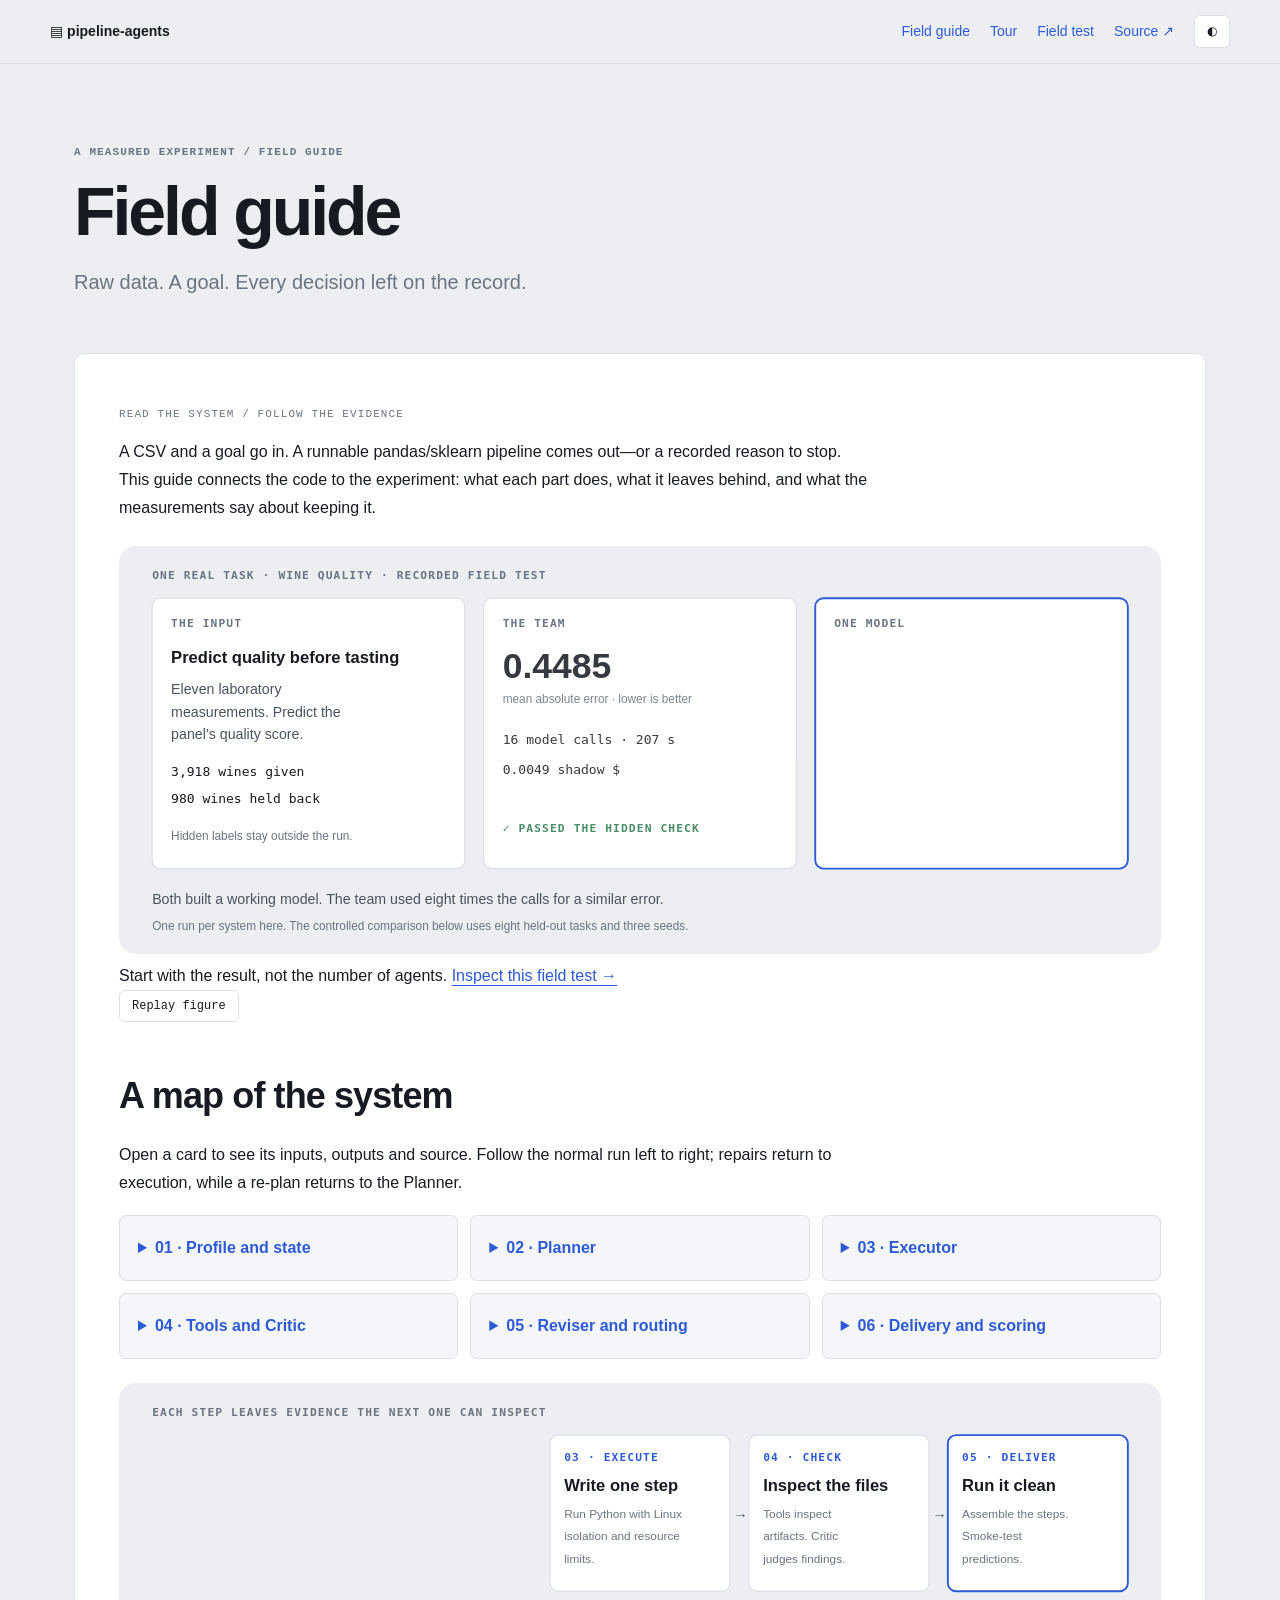
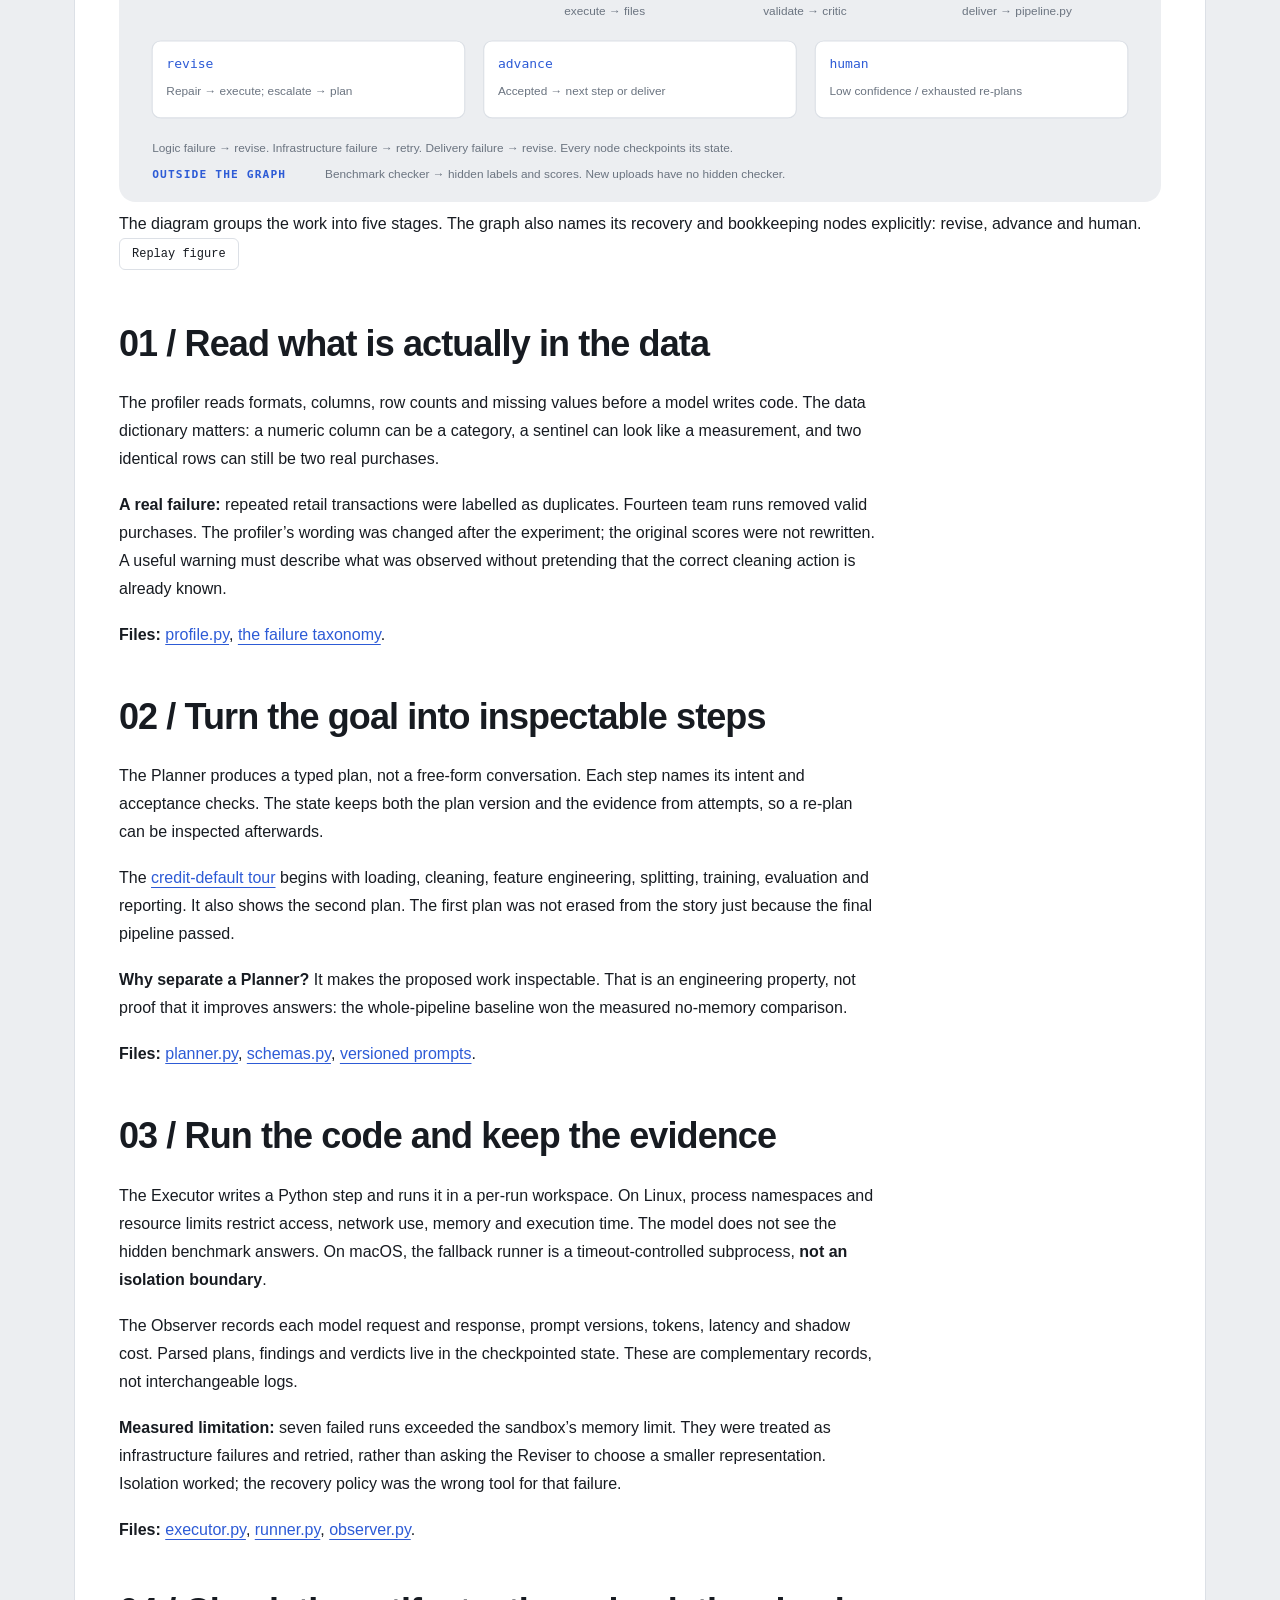
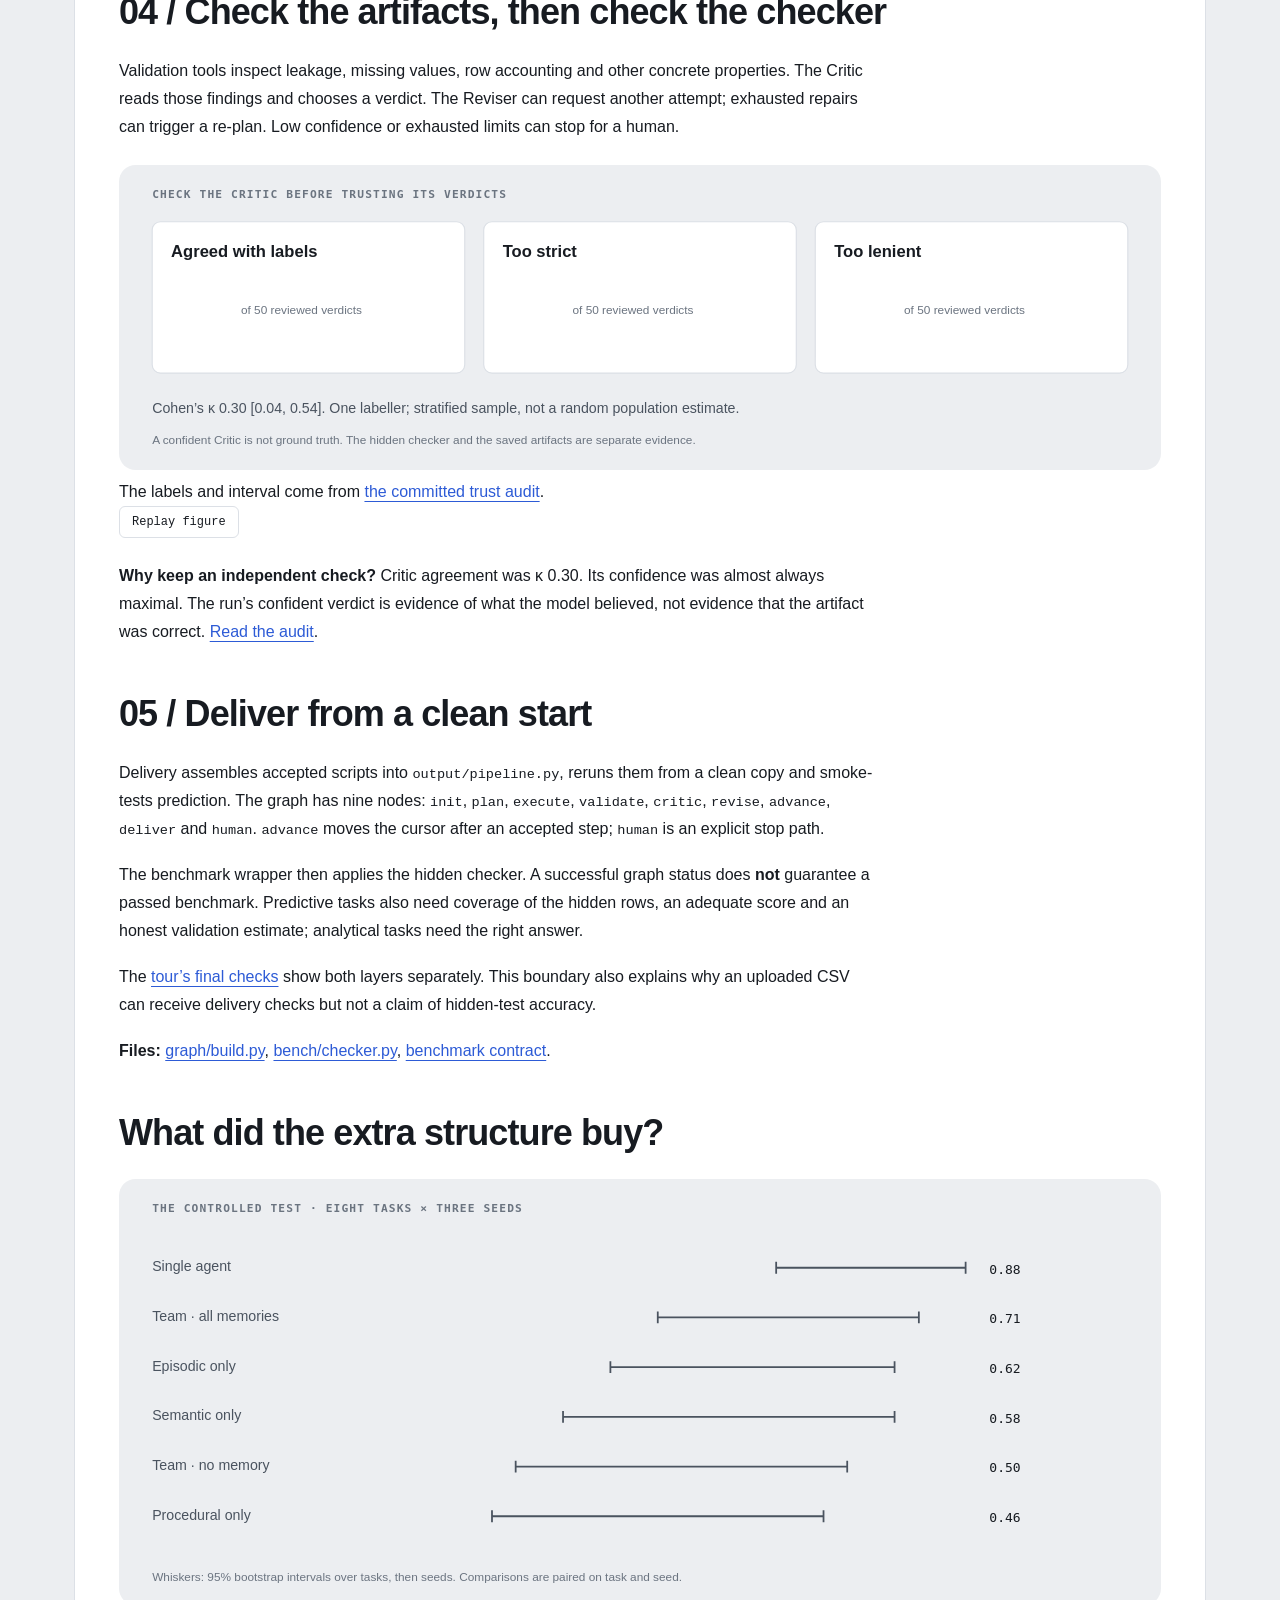
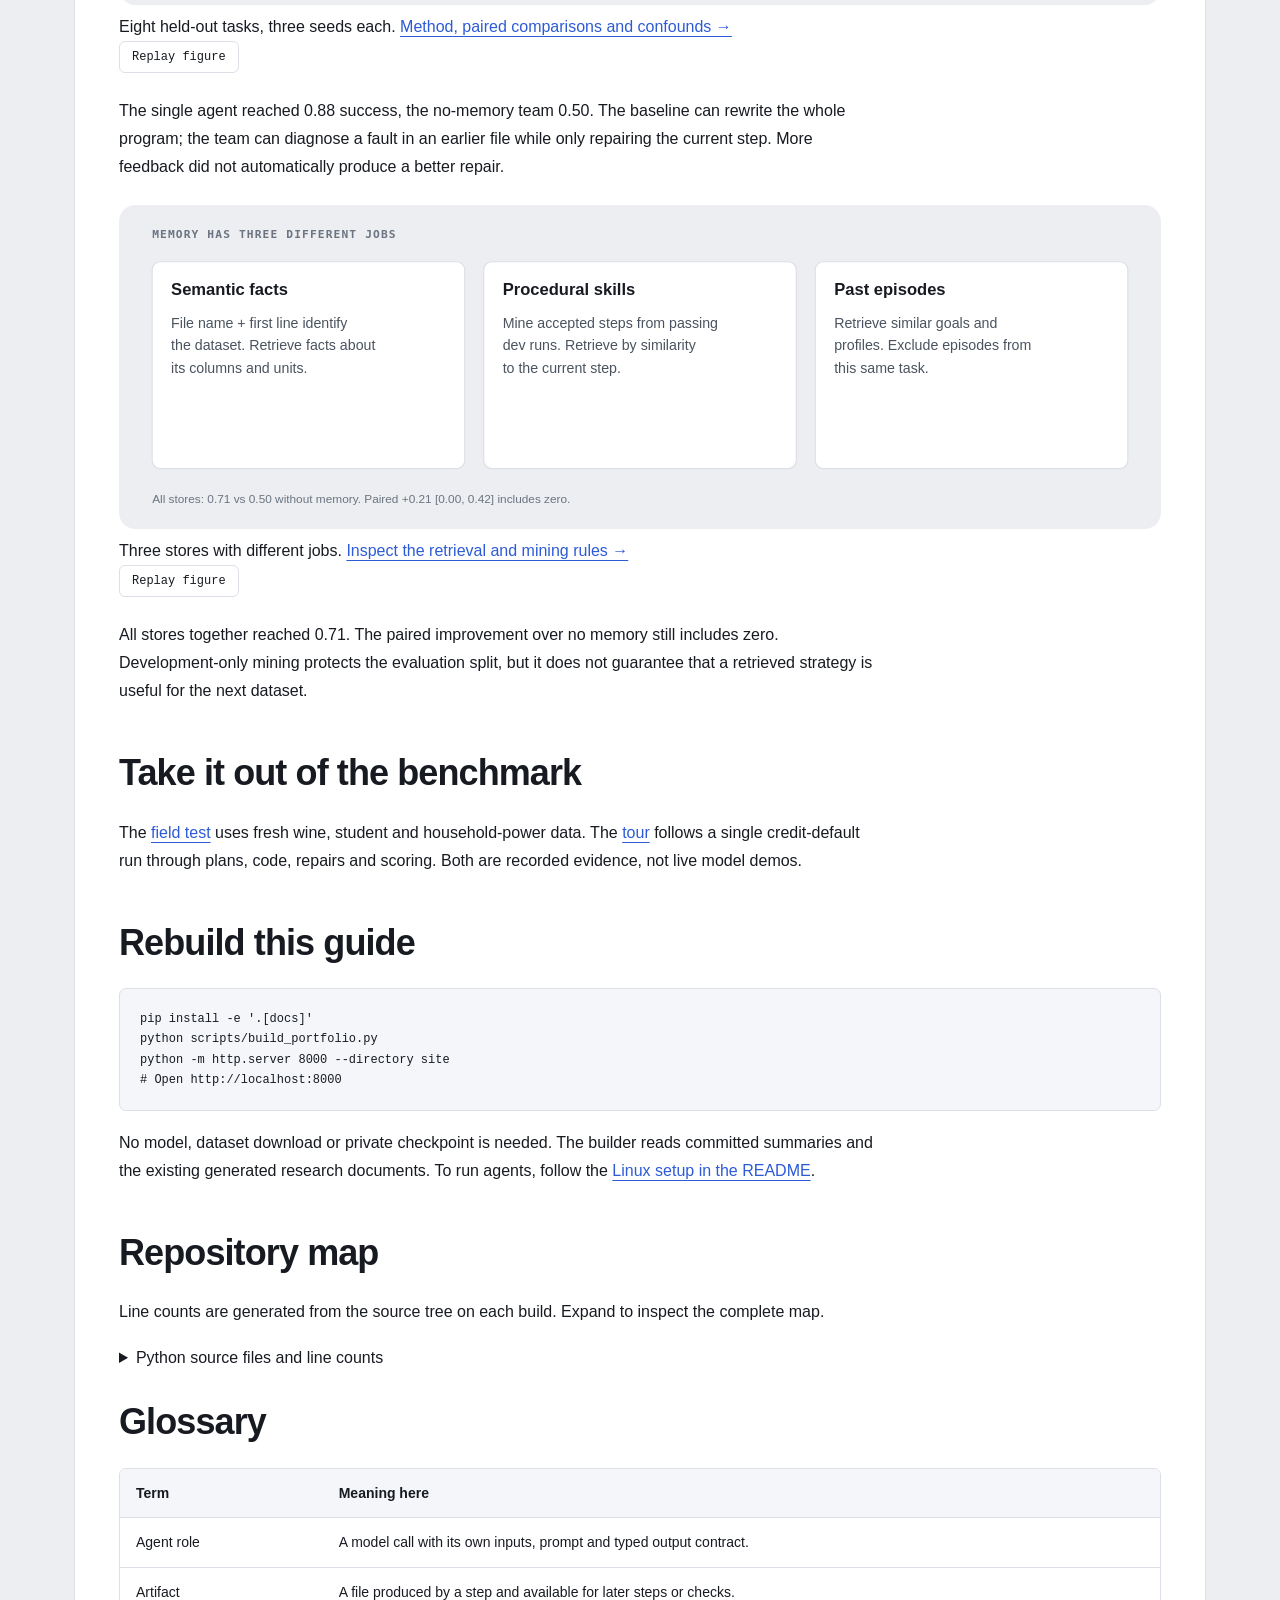
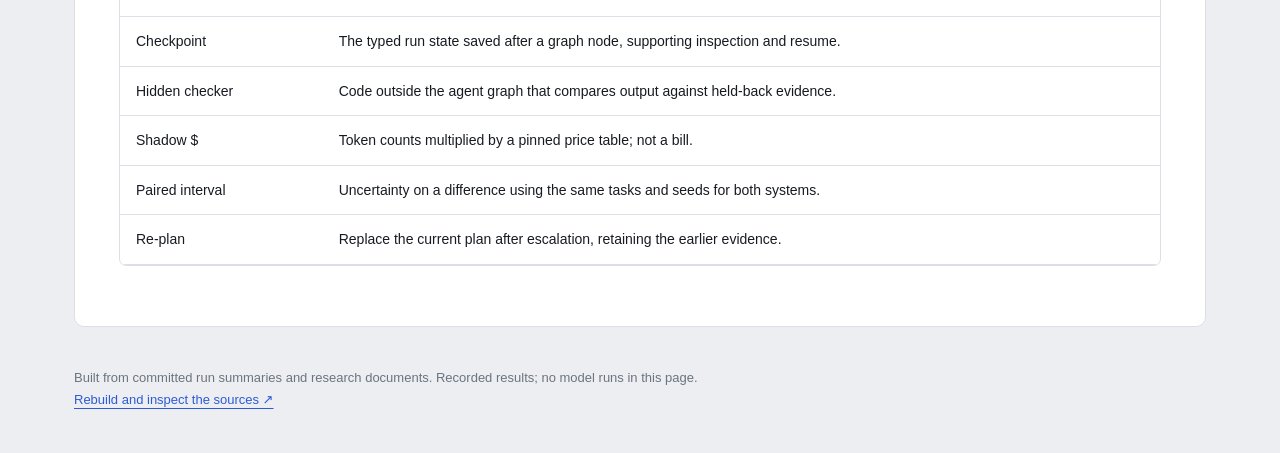
==== site/index.html @ cdc4d83d "Match the portfolio style and publish recorded evidence pages Use the reference gray-and-blue SVG la" ====
<!doctype html>
<html lang="en">
<head>
<meta charset="utf-8"><meta name="viewport" content="width=device-width,initial-scale=1">
<title>pipeline-agents · Field guide</title>
<meta name="description" content="A measured experiment in agents that build data pipelines. Real runs, checks, failures and comparisons.">
<link rel="icon" href="data:,">
<link rel="stylesheet" href="assets/style.css">
</head>
<body>
<nav><a class="brand" href="index.html">▤ pipeline-agents</a><div>
<a href="index.html">Field guide</a><a href="tour/">Tour</a>
<a href="field-test/">Field test</a><a href="https://github.com/mazenDDr/pipeline-agents">Source ↗</a>
<button id="theme" aria-label="Toggle color theme">◐</button></div></nav>
<main><header><p class="label">A MEASURED EXPERIMENT / FIELD GUIDE</p>
<h1>Field guide</h1><p class="lede">Raw data. A goal. Every decision left on the record.</p></header>
<article><p class="record">READ THE SYSTEM / FOLLOW THE EVIDENCE</p>

<p>A CSV and a goal go in. A runnable pandas/sklearn pipeline comes out—or a recorded reason to stop. This guide connects the code to the experiment: what each part does, what it leaves behind, and what the measurements say about keeping it.</p>
<figure><img src="assets/hero.svg" alt="Recorded wine-quality comparison: both systems pass, using 16 and 2 model calls."><figcaption>Start with the result, not the number of agents. <a href="field-test/">Inspect this field test →</a></figcaption></figure>

<h2 id="a-map-of-the-system">A map of the system</h2>
<p>Open a card to see its inputs, outputs and source. Follow the normal run left to right; repairs return to execution, while a re-plan returns to the Planner.</p>
<div class="map">
<details><summary>01 · Profile and state</summary><p>Reads the goal, data files and dictionary. Writes a dataset profile and typed <code>RunState</code>. <code>profile_dir</code> inspects the data; <code>init</code> retrieves memory.</p><a href="https://github.com/mazenDDr/pipeline-agents/blob/main/src/pipeline_agents/tools/profile.py">tools/profile.py ↗</a><br><a href="https://github.com/mazenDDr/pipeline-agents/blob/main/src/pipeline_agents/schemas.py">schemas.py ↗</a></details>
<details><summary>02 · Planner</summary><p>Reads the goal, profile and retrieved context. Writes an ordered <code>Plan</code>: each step has inputs, outputs and acceptance checks. A re-plan also sees the earlier plan and escalation reason.</p><a href="https://github.com/mazenDDr/pipeline-agents/blob/main/src/pipeline_agents/agents/roles.py">agents/roles.py ↗</a></details>
<details><summary>03 · Executor</summary><p>Reads one step, prior artifacts and retrieved skills. Writes Python, runs it, and records stdout, stderr and artifacts in a <code>StepAttempt</code>.</p><a href="https://github.com/mazenDDr/pipeline-agents/blob/main/src/pipeline_agents/agents/roles.py">agents/roles.py ↗</a><br><a href="https://github.com/mazenDDr/pipeline-agents/blob/main/src/pipeline_agents/sandbox/runner.py">sandbox/runner.py ↗</a></details>
<details><summary>04 · Tools and Critic</summary><p>Reads actual files, not just the Executor’s claims. Validators produce findings; the Critic returns an accept, revise or escalate <code>Verdict</code> with confidence.</p><a href="https://github.com/mazenDDr/pipeline-agents/blob/main/src/pipeline_agents/tools/validators.py">tools/validators.py ↗</a><br><a href="https://github.com/mazenDDr/pipeline-agents/blob/main/src/pipeline_agents/agents/roles.py">agents/roles.py ↗</a></details>
<details><summary>05 · Reviser and routing</summary><p>Reads the step, verdict and revision history. Writes repair instructions or an escalation. <code>build_graph</code> routes the result, limits loops and checkpoints every node to SQLite.</p><a href="https://github.com/mazenDDr/pipeline-agents/blob/main/src/pipeline_agents/agents/roles.py">agents/roles.py ↗</a><br><a href="https://github.com/mazenDDr/pipeline-agents/blob/main/src/pipeline_agents/graph/build.py">graph/build.py ↗</a></details>
<details><summary>06 · Delivery and scoring</summary><p>Assembles accepted scripts, reruns them cleanly and smoke-tests predictions. Only after the graph stops does the benchmark checker use hidden labels. App uploads have no hidden reference answer.</p><a href="https://github.com/mazenDDr/pipeline-agents/blob/main/src/pipeline_agents/graph/checks.py">graph/checks.py ↗</a><br><a href="https://github.com/mazenDDr/pipeline-agents/blob/main/src/pipeline_agents/bench/checker.py">bench/checker.py ↗</a></details>
</div>

<figure><img src="assets/pipeline.svg" alt="The agent loop, its saved artifacts, and the separate hidden checker."><figcaption>The diagram groups the work into five stages. The graph also names its recovery and bookkeeping nodes explicitly: revise, advance and human.</figcaption></figure>

<h2 id="profile">01 / Read what is actually in the data</h2>

<p>The profiler reads formats, columns, row counts and missing values before a model writes code. The data dictionary matters: a numeric column can be a category, a sentinel can look like a measurement, and two identical rows can still be two real purchases.</p>
<p><strong>A real failure:</strong> repeated retail transactions were labelled as duplicates. Fourteen team runs removed valid purchases. The profiler’s wording was changed after the experiment; the original scores were not rewritten. A useful warning must describe what was observed without pretending that the correct cleaning action is already known.</p>
<p><strong>Files:</strong> <a href="https://github.com/mazenDDr/pipeline-agents/blob/main/src/pipeline_agents/tools/profile.py">profile.py</a>, <a href="https://github.com/mazenDDr/pipeline-agents/blob/main/docs/failure_taxonomy.md">the failure taxonomy</a>.</p>
<h2 id="plan">02 / Turn the goal into inspectable steps</h2>

<p>The Planner produces a typed plan, not a free-form conversation. Each step names its intent and acceptance checks. The state keeps both the plan version and the evidence from attempts, so a re-plan can be inspected afterwards.</p>
<p>The <a href="tour/#the-plan">credit-default tour</a> begins with loading, cleaning, feature engineering, splitting, training, evaluation and reporting. It also shows the second plan. The first plan was not erased from the story just because the final pipeline passed.</p>
<p><strong>Why separate a Planner?</strong> It makes the proposed work inspectable. That is an engineering property, not proof that it improves answers: the whole-pipeline baseline won the measured no-memory comparison.</p>
<p><strong>Files:</strong> <a href="https://github.com/mazenDDr/pipeline-agents/blob/main/src/pipeline_agents/agents/roles.py">planner.py</a>, <a href="https://github.com/mazenDDr/pipeline-agents/blob/main/src/pipeline_agents/schemas.py">schemas.py</a>, <a href="https://github.com/mazenDDr/pipeline-agents/tree/main/prompts">versioned prompts</a>.</p>
<h2 id="execute">03 / Run the code and keep the evidence</h2>

<p>The Executor writes a Python step and runs it in a per-run workspace. On Linux, process namespaces and resource limits restrict access, network use, memory and execution time. The model does not see the hidden benchmark answers. On macOS, the fallback runner is a timeout-controlled subprocess, <strong>not an isolation boundary</strong>.</p>
<p>The Observer records each model request and response, prompt versions, tokens, latency and shadow cost. Parsed plans, findings and verdicts live in the checkpointed state. These are complementary records, not interchangeable logs.</p>
<p><strong>Measured limitation:</strong> seven failed runs exceeded the sandbox’s memory limit. They were treated as infrastructure failures and retried, rather than asking the Reviser to choose a smaller representation. Isolation worked; the recovery policy was the wrong tool for that failure.</p>
<p><strong>Files:</strong> <a href="https://github.com/mazenDDr/pipeline-agents/blob/main/src/pipeline_agents/agents/roles.py">executor.py</a>, <a href="https://github.com/mazenDDr/pipeline-agents/blob/main/src/pipeline_agents/sandbox/runner.py">runner.py</a>, <a href="https://github.com/mazenDDr/pipeline-agents/blob/main/src/pipeline_agents/harness/observer.py">observer.py</a>.</p>
<h2 id="check">04 / Check the artifacts, then check the checker</h2>

<p>Validation tools inspect leakage, missing values, row accounting and other concrete properties. The Critic reads those findings and chooses a verdict. The Reviser can request another attempt; exhausted repairs can trigger a re-plan. Low confidence or exhausted limits can stop for a human.</p>
<figure><img src="assets/trust.svg" alt="Reference-label audit of the Critic, including strict and lenient errors."><figcaption>The labels and interval come from <a href="https://github.com/mazenDDr/pipeline-agents/blob/main/outputs/trust/t10/scores.json">the committed trust audit</a>.</figcaption></figure>

<p><strong>Why keep an independent check?</strong> Critic agreement was κ 0.30. Its confidence was almost always maximal. The run’s confident verdict is evidence of what the model believed, not evidence that the artifact was correct. <a href="https://github.com/mazenDDr/pipeline-agents/blob/main/docs/trust.md">Read the audit</a>.</p>
<h2 id="deliver">05 / Deliver from a clean start</h2>

<p>Delivery assembles accepted scripts into <code>output/pipeline.py</code>, reruns them from a clean copy and smoke-tests prediction. The graph has nine nodes: <code>init</code>, <code>plan</code>, <code>execute</code>, <code>validate</code>, <code>critic</code>, <code>revise</code>, <code>advance</code>, <code>deliver</code> and <code>human</code>. <code>advance</code> moves the cursor after an accepted step; <code>human</code> is an explicit stop path.</p>
<p>The benchmark wrapper then applies the hidden checker. A successful graph status does <strong>not</strong> guarantee a passed benchmark. Predictive tasks also need coverage of the hidden rows, an adequate score and an honest validation estimate; analytical tasks need the right answer.</p>
<p>The <a href="tour/#what-the-hidden-checker-found">tour’s final checks</a> show both layers separately. This boundary also explains why an uploaded CSV can receive delivery checks but not a claim of hidden-test accuracy.</p>
<p><strong>Files:</strong> <a href="https://github.com/mazenDDr/pipeline-agents/blob/main/src/pipeline_agents/graph/build.py">graph/build.py</a>, <a href="https://github.com/mazenDDr/pipeline-agents/blob/main/src/pipeline_agents/bench/checker.py">bench/checker.py</a>, <a href="https://github.com/mazenDDr/pipeline-agents/blob/main/docs/benchmark.md">benchmark contract</a>.</p>
<h2 id="what-did-the-extra-structure-buy">What did the extra structure buy?</h2>
<figure><img src="assets/results.svg" alt="Six configurations compared on held-out tasks, with bootstrap intervals."><figcaption>Eight held-out tasks, three seeds each. <a href="https://github.com/mazenDDr/pipeline-agents/blob/main/docs/ablations.md">Method, paired comparisons and confounds →</a></figcaption></figure>

<p>The single agent reached 0.88 success, the no-memory team 0.50. The baseline can rewrite the whole program; the team can diagnose a fault in an earlier file while only repairing the current step. More feedback did not automatically produce a better repair.</p>
<figure><img src="assets/memory.svg" alt="Semantic, procedural and episodic memory retrieval routes."><figcaption>Three stores with different jobs. <a href="https://github.com/mazenDDr/pipeline-agents/blob/main/src/pipeline_agents/memory/system.py">Inspect the retrieval and mining rules →</a></figcaption></figure>

<p>All stores together reached 0.71. The paired improvement over no memory still includes zero. Development-only mining protects the evaluation split, but it does not guarantee that a retrieved strategy is useful for the next dataset.</p>
<h2 id="take-it-out-of-the-benchmark">Take it out of the benchmark</h2>
<p>The <a href="field-test/">field test</a> uses fresh wine, student and household-power data. The <a href="tour/">tour</a> follows a single credit-default run through plans, code, repairs and scoring. Both are recorded evidence, not live model demos.</p>
<h2 id="rebuild-this-guide">Rebuild this guide</h2>
<pre><code class="language-bash">pip install -e '.[docs]'
python scripts/build_portfolio.py
python -m http.server 8000 --directory site
# Open http://localhost:8000
</code></pre>
<p>No model, dataset download or private checkpoint is needed. The builder reads committed summaries and the existing generated research documents. To run agents, follow the <a href="https://github.com/mazenDDr/pipeline-agents#run-it-yourself">Linux setup in the README</a>.</p>
<h2 id="repository-map">Repository map</h2>
<p>Line counts are generated from the source tree on each build. Expand to inspect the complete map.</p>
<details><summary>Python source files and line counts</summary>
<div class="table-wrap"><div class="table-wrap"><table><thead><tr><th>File</th><th>Lines</th></tr></thead><tbody>
<tr><td><a href="https://github.com/mazenDDr/pipeline-agents/blob/main/src/pipeline_agents/agents/baseline.py">src/pipeline_agents/agents/baseline.py</a></td><td>152</td></tr>
<tr><td><a href="https://github.com/mazenDDr/pipeline-agents/blob/main/src/pipeline_agents/agents/common.py">src/pipeline_agents/agents/common.py</a></td><td>121</td></tr>
<tr><td><a href="https://github.com/mazenDDr/pipeline-agents/blob/main/src/pipeline_agents/agents/roles.py">src/pipeline_agents/agents/roles.py</a></td><td>168</td></tr>
<tr><td><a href="https://github.com/mazenDDr/pipeline-agents/blob/main/src/pipeline_agents/analysis/failures.py">src/pipeline_agents/analysis/failures.py</a></td><td>157</td></tr>
<tr><td><a href="https://github.com/mazenDDr/pipeline-agents/blob/main/src/pipeline_agents/app/streamlit_app.py">src/pipeline_agents/app/streamlit_app.py</a></td><td>311</td></tr>
<tr><td><a href="https://github.com/mazenDDr/pipeline-agents/blob/main/src/pipeline_agents/app/user_run.py">src/pipeline_agents/app/user_run.py</a></td><td>245</td></tr>
<tr><td><a href="https://github.com/mazenDDr/pipeline-agents/blob/main/src/pipeline_agents/bench/build.py">src/pipeline_agents/bench/build.py</a></td><td>71</td></tr>
<tr><td><a href="https://github.com/mazenDDr/pipeline-agents/blob/main/src/pipeline_agents/bench/checker.py">src/pipeline_agents/bench/checker.py</a></td><td>201</td></tr>
<tr><td><a href="https://github.com/mazenDDr/pipeline-agents/blob/main/src/pipeline_agents/bench/families/adult.py">src/pipeline_agents/bench/families/adult.py</a></td><td>182</td></tr>
<tr><td><a href="https://github.com/mazenDDr/pipeline-agents/blob/main/src/pipeline_agents/bench/families/air.py">src/pipeline_agents/bench/families/air.py</a></td><td>207</td></tr>
<tr><td><a href="https://github.com/mazenDDr/pipeline-agents/blob/main/src/pipeline_agents/bench/families/bank.py">src/pipeline_agents/bench/families/bank.py</a></td><td>186</td></tr>
<tr><td><a href="https://github.com/mazenDDr/pipeline-agents/blob/main/src/pipeline_agents/bench/families/bike.py">src/pipeline_agents/bench/families/bike.py</a></td><td>148</td></tr>
<tr><td><a href="https://github.com/mazenDDr/pipeline-agents/blob/main/src/pipeline_agents/bench/families/credit.py">src/pipeline_agents/bench/families/credit.py</a></td><td>154</td></tr>
<tr><td><a href="https://github.com/mazenDDr/pipeline-agents/blob/main/src/pipeline_agents/bench/families/diabetes.py">src/pipeline_agents/bench/families/diabetes.py</a></td><td>169</td></tr>
<tr><td><a href="https://github.com/mazenDDr/pipeline-agents/blob/main/src/pipeline_agents/bench/families/retail.py">src/pipeline_agents/bench/families/retail.py</a></td><td>197</td></tr>
<tr><td><a href="https://github.com/mazenDDr/pipeline-agents/blob/main/src/pipeline_agents/bench/field.py">src/pipeline_agents/bench/field.py</a></td><td>265</td></tr>
<tr><td><a href="https://github.com/mazenDDr/pipeline-agents/blob/main/src/pipeline_agents/bench/grid.py">src/pipeline_agents/bench/grid.py</a></td><td>179</td></tr>
<tr><td><a href="https://github.com/mazenDDr/pipeline-agents/blob/main/src/pipeline_agents/bench/run.py">src/pipeline_agents/bench/run.py</a></td><td>163</td></tr>
<tr><td><a href="https://github.com/mazenDDr/pipeline-agents/blob/main/src/pipeline_agents/bench/spec.py">src/pipeline_agents/bench/spec.py</a></td><td>75</td></tr>
<tr><td><a href="https://github.com/mazenDDr/pipeline-agents/blob/main/src/pipeline_agents/config.py">src/pipeline_agents/config.py</a></td><td>103</td></tr>
<tr><td><a href="https://github.com/mazenDDr/pipeline-agents/blob/main/src/pipeline_agents/eval/critic_audit.py">src/pipeline_agents/eval/critic_audit.py</a></td><td>217</td></tr>
<tr><td><a href="https://github.com/mazenDDr/pipeline-agents/blob/main/src/pipeline_agents/eval/report.py">src/pipeline_agents/eval/report.py</a></td><td>168</td></tr>
<tr><td><a href="https://github.com/mazenDDr/pipeline-agents/blob/main/src/pipeline_agents/eval/stats.py">src/pipeline_agents/eval/stats.py</a></td><td>52</td></tr>
<tr><td><a href="https://github.com/mazenDDr/pipeline-agents/blob/main/src/pipeline_agents/graph/build.py">src/pipeline_agents/graph/build.py</a></td><td>396</td></tr>
<tr><td><a href="https://github.com/mazenDDr/pipeline-agents/blob/main/src/pipeline_agents/graph/checks.py">src/pipeline_agents/graph/checks.py</a></td><td>371</td></tr>
<tr><td><a href="https://github.com/mazenDDr/pipeline-agents/blob/main/src/pipeline_agents/harness/budget.py">src/pipeline_agents/harness/budget.py</a></td><td>55</td></tr>
<tr><td><a href="https://github.com/mazenDDr/pipeline-agents/blob/main/src/pipeline_agents/harness/client.py">src/pipeline_agents/harness/client.py</a></td><td>122</td></tr>
<tr><td><a href="https://github.com/mazenDDr/pipeline-agents/blob/main/src/pipeline_agents/harness/observer.py">src/pipeline_agents/harness/observer.py</a></td><td>124</td></tr>
<tr><td><a href="https://github.com/mazenDDr/pipeline-agents/blob/main/src/pipeline_agents/harness/registry.py">src/pipeline_agents/harness/registry.py</a></td><td>89</td></tr>
<tr><td><a href="https://github.com/mazenDDr/pipeline-agents/blob/main/src/pipeline_agents/harness/render.py">src/pipeline_agents/harness/render.py</a></td><td>46</td></tr>
<tr><td><a href="https://github.com/mazenDDr/pipeline-agents/blob/main/src/pipeline_agents/memory/store.py">src/pipeline_agents/memory/store.py</a></td><td>118</td></tr>
<tr><td><a href="https://github.com/mazenDDr/pipeline-agents/blob/main/src/pipeline_agents/memory/system.py">src/pipeline_agents/memory/system.py</a></td><td>275</td></tr>
<tr><td><a href="https://github.com/mazenDDr/pipeline-agents/blob/main/src/pipeline_agents/probe/code_tasks.py">src/pipeline_agents/probe/code_tasks.py</a></td><td>778</td></tr>
<tr><td><a href="https://github.com/mazenDDr/pipeline-agents/blob/main/src/pipeline_agents/probe/plan_tasks.py">src/pipeline_agents/probe/plan_tasks.py</a></td><td>181</td></tr>
<tr><td><a href="https://github.com/mazenDDr/pipeline-agents/blob/main/src/pipeline_agents/probe/report.py">src/pipeline_agents/probe/report.py</a></td><td>143</td></tr>
<tr><td><a href="https://github.com/mazenDDr/pipeline-agents/blob/main/src/pipeline_agents/probe/rescore.py">src/pipeline_agents/probe/rescore.py</a></td><td>75</td></tr>
<tr><td><a href="https://github.com/mazenDDr/pipeline-agents/blob/main/src/pipeline_agents/probe/run.py">src/pipeline_agents/probe/run.py</a></td><td>449</td></tr>
<tr><td><a href="https://github.com/mazenDDr/pipeline-agents/blob/main/src/pipeline_agents/probe/sandbox.py">src/pipeline_agents/probe/sandbox.py</a></td><td>40</td></tr>
<tr><td><a href="https://github.com/mazenDDr/pipeline-agents/blob/main/src/pipeline_agents/sandbox/runner.py">src/pipeline_agents/sandbox/runner.py</a></td><td>271</td></tr>
<tr><td><a href="https://github.com/mazenDDr/pipeline-agents/blob/main/src/pipeline_agents/schemas.py">src/pipeline_agents/schemas.py</a></td><td>171</td></tr>
<tr><td><a href="https://github.com/mazenDDr/pipeline-agents/blob/main/src/pipeline_agents/tools/profile.py">src/pipeline_agents/tools/profile.py</a></td><td>262</td></tr>
<tr><td><a href="https://github.com/mazenDDr/pipeline-agents/blob/main/src/pipeline_agents/tools/validators.py">src/pipeline_agents/tools/validators.py</a></td><td>317</td></tr>
</tbody></table></div></div></details>

<h2 id="glossary">Glossary</h2>
<div class="table-wrap"><table>
<thead>
<tr>
<th>Term</th>
<th>Meaning here</th>
</tr>
</thead>
<tbody>
<tr>
<td>Agent role</td>
<td>A model call with its own inputs, prompt and typed output contract.</td>
</tr>
<tr>
<td>Artifact</td>
<td>A file produced by a step and available for later steps or checks.</td>
</tr>
<tr>
<td>Checkpoint</td>
<td>The typed run state saved after a graph node, supporting inspection and resume.</td>
</tr>
<tr>
<td>Hidden checker</td>
<td>Code outside the agent graph that compares output against held-back evidence.</td>
</tr>
<tr>
<td>Shadow $</td>
<td>Token counts multiplied by a pinned price table; not a bill.</td>
</tr>
<tr>
<td>Paired interval</td>
<td>Uncertainty on a difference using the same tasks and seeds for both systems.</td>
</tr>
<tr>
<td>Re-plan</td>
<td>Replace the current plan after escalation, retaining the earlier evidence.</td>
</tr>
</tbody>
</table></div></article>
<footer>Built from committed run summaries and research documents. Recorded results; no model runs in this page.
<a href="https://github.com/mazenDDr/pipeline-agents/blob/main/scripts/build_portfolio.py">Rebuild and inspect the sources ↗</a></footer>
</main><script src="assets/site.js"></script>
</body></html>
---- site/assets/style.css ----
:root{--bed:#ECEEF1;--sheet:#FFFFFF;--soft:#F4F6F9;--line:#DCE0E6;--ink:#171B21;--muted:#6B7480;--acc:#2D5BD6;--sans:"Public Sans","Helvetica Neue",Arial,system-ui,sans-serif;--mono:"IBM Plex Mono",ui-monospace,SFMono-Regular,Menlo,monospace}
:root[data-theme=dark]{--bed:#101317;--sheet:#181C22;--soft:#1E232B;--line:#2B313A;--ink:#E9ECF1;--muted:#AEB6C1;--acc:#7FA3F0}
*{box-sizing:border-box}html{scroll-behavior:smooth;scroll-padding-top:100px}body{margin:0;background:var(--bed);color:var(--ink);font:16px/1.75 var(--sans)}a{color:var(--acc);text-underline-offset:4px}nav{position:sticky;top:0;z-index:5;background:var(--bed);border-bottom:1px solid var(--line);display:flex;justify-content:space-between;align-items:center;gap:16px;padding:15px max(20px,calc((100vw - 1180px)/2))}nav div{display:flex;align-items:center;gap:20px}nav a{text-decoration:none;font-size:14px}.brand{font-weight:700;color:var(--ink);white-space:nowrap}main{max-width:1180px;margin:auto;padding:0 24px}header{padding:64px 0 35px;max-width:850px}h1{font-size:clamp(38px,6vw,68px);line-height:1.05;letter-spacing:-.045em;margin:18px 0}h2{font-size:clamp(25px,3vw,36px);letter-spacing:-.025em;line-height:1.2;margin:0 0 24px;padding-top:28px}h3{font-size:22px;line-height:1.35;margin-top:35px}.label{font:600 11px var(--mono);letter-spacing:.1em;color:var(--muted)}.lede{font-size:20px;color:var(--muted)}article{background:var(--sheet);border:1px solid var(--line);border-radius:10px;padding:36px 44px}article>p,article>ul,article>ol{max-width:85ch}p{margin:18px 0}img{display:block;width:100%;height:auto;border-radius:10px;margin:24px 0}figure{margin:24px 0}figure img{margin:8px 0}.table-wrap{max-width:100%;overflow:auto;border:1px solid var(--line);border-radius:7px;margin:24px 0}table{border-collapse:collapse;width:100%;font-size:14px}td,th{padding:12px 16px;border-bottom:1px solid var(--line);text-align:left}th{background:var(--soft)}pre{max-width:100%;overflow:auto;padding:20px;background:var(--soft);border:1px solid var(--line);border-radius:7px;font:12px/1.7 var(--mono)}code{font: .85em var(--mono);overflow-wrap:anywhere}pre code{font:inherit;overflow-wrap:normal}blockquote{border-left:3px solid var(--acc);margin:24px 0;padding:1px 24px;color:var(--muted)}button,summary{cursor:pointer}button{font:500 12px var(--mono);color:var(--ink);background:var(--sheet);border:1px solid var(--line);border-radius:6px;padding:8px 12px}button:hover{border-color:var(--acc)}:focus-visible{outline:2px solid var(--acc);outline-offset:3px}.map{display:grid;grid-template-columns:repeat(3,minmax(0,1fr));gap:12px}.map details{padding:18px;background:var(--soft);border:1px solid var(--line);border-radius:7px;min-width:0}.map summary{font-weight:600;color:var(--acc)}.map p{font-size:14px}.map code{font-size:11px}.notice{border-left:3px solid var(--acc);background:var(--soft);padding:20px}.toc{font-size:14px;padding:15px 24px;background:var(--soft);border-radius:7px}.toc ul{padding-left:20px}footer{font-size:13px;color:var(--muted);padding:40px 0}footer a{display:block}.record{font:500 11px var(--mono);letter-spacing:.1em;color:var(--muted)}.replaying{animation:reveal .65s ease-out}@keyframes reveal{from{opacity:.25;transform:translateY(6px)}to{opacity:1;transform:none}}
@media(max-width:700px){nav{position:relative;align-items:flex-start;flex-direction:column;padding:16px}nav div{gap:13px;flex-wrap:wrap}nav a{font-size:12px}main{padding:0 14px}header{padding:35px 8px 20px}article{padding:20px 16px}.map{grid-template-columns:1fr}td,th{padding:10px;min-width:95px}h2{padding-top:20px}.lede{font-size:17px}}
@media(prefers-reduced-motion:reduce){html{scroll-behavior:auto}*{animation:none!important;transition:none!important}}
article{overflow-wrap:anywhere}
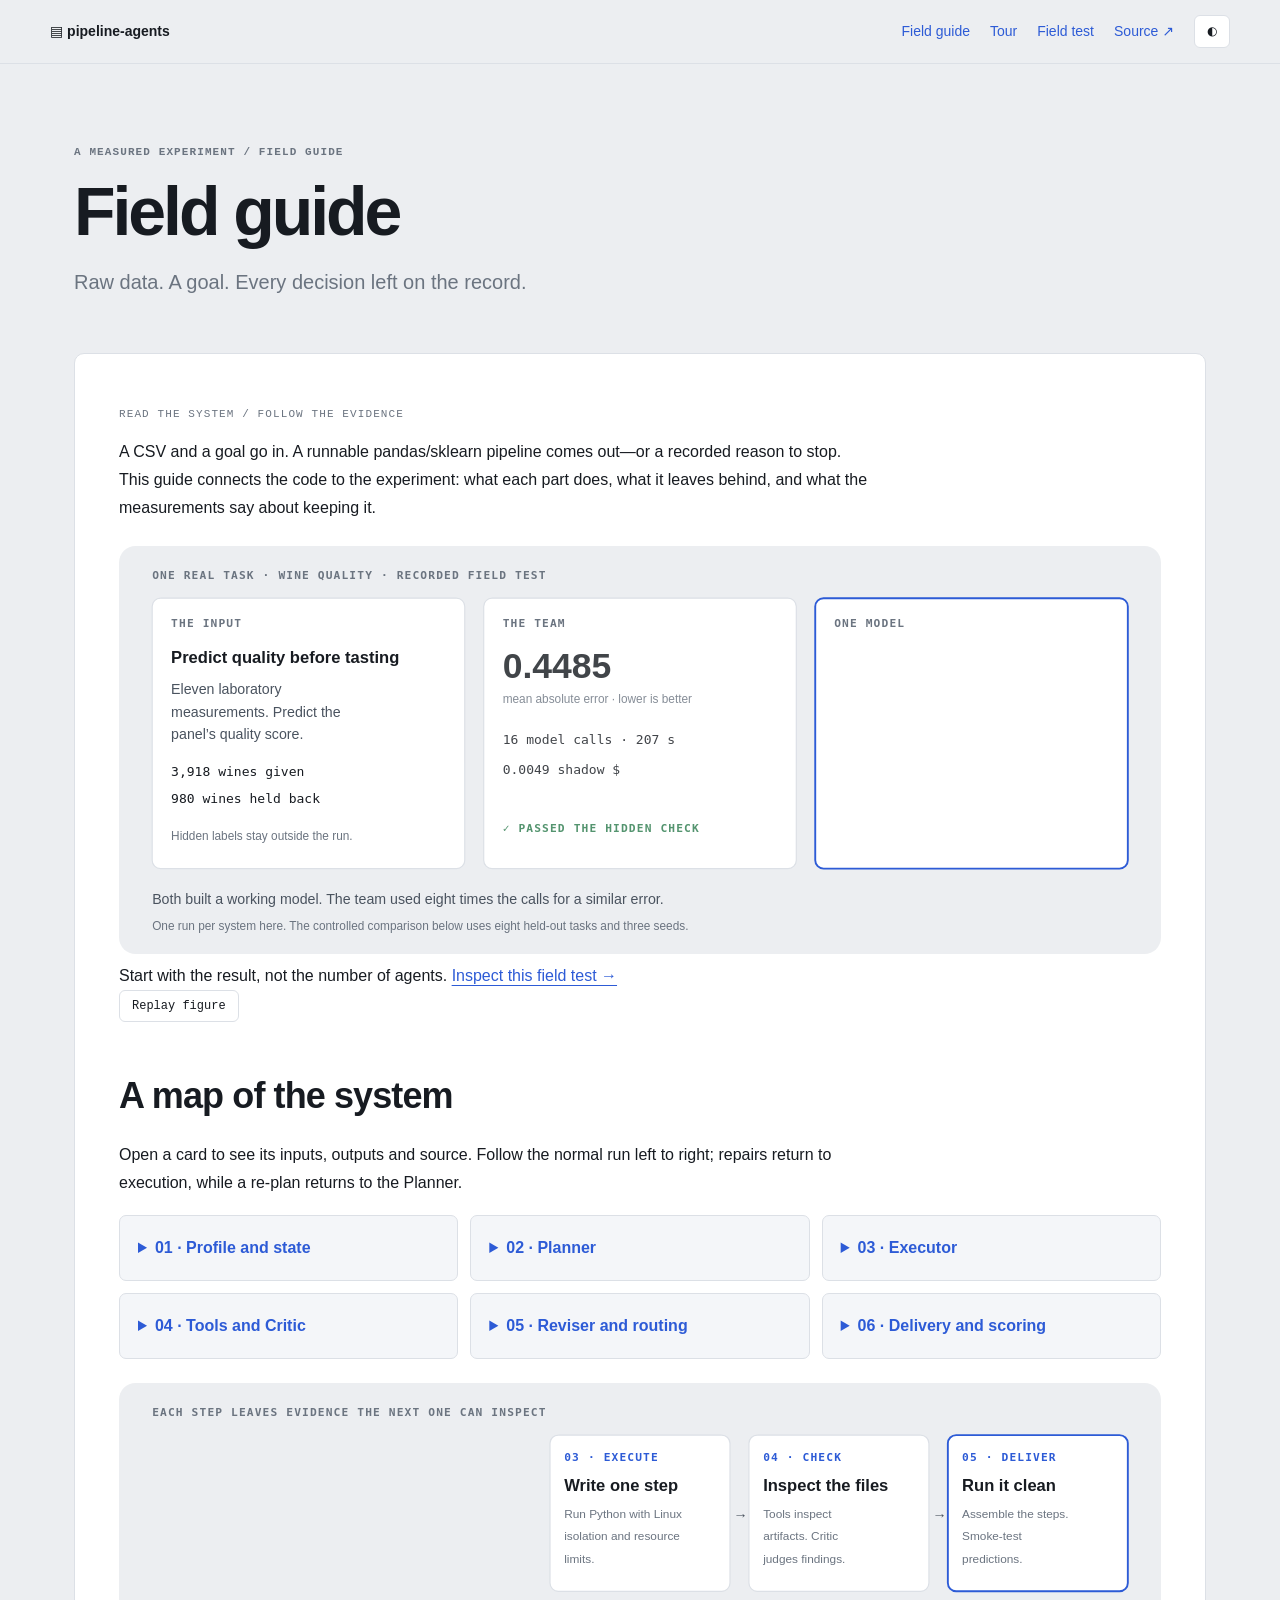
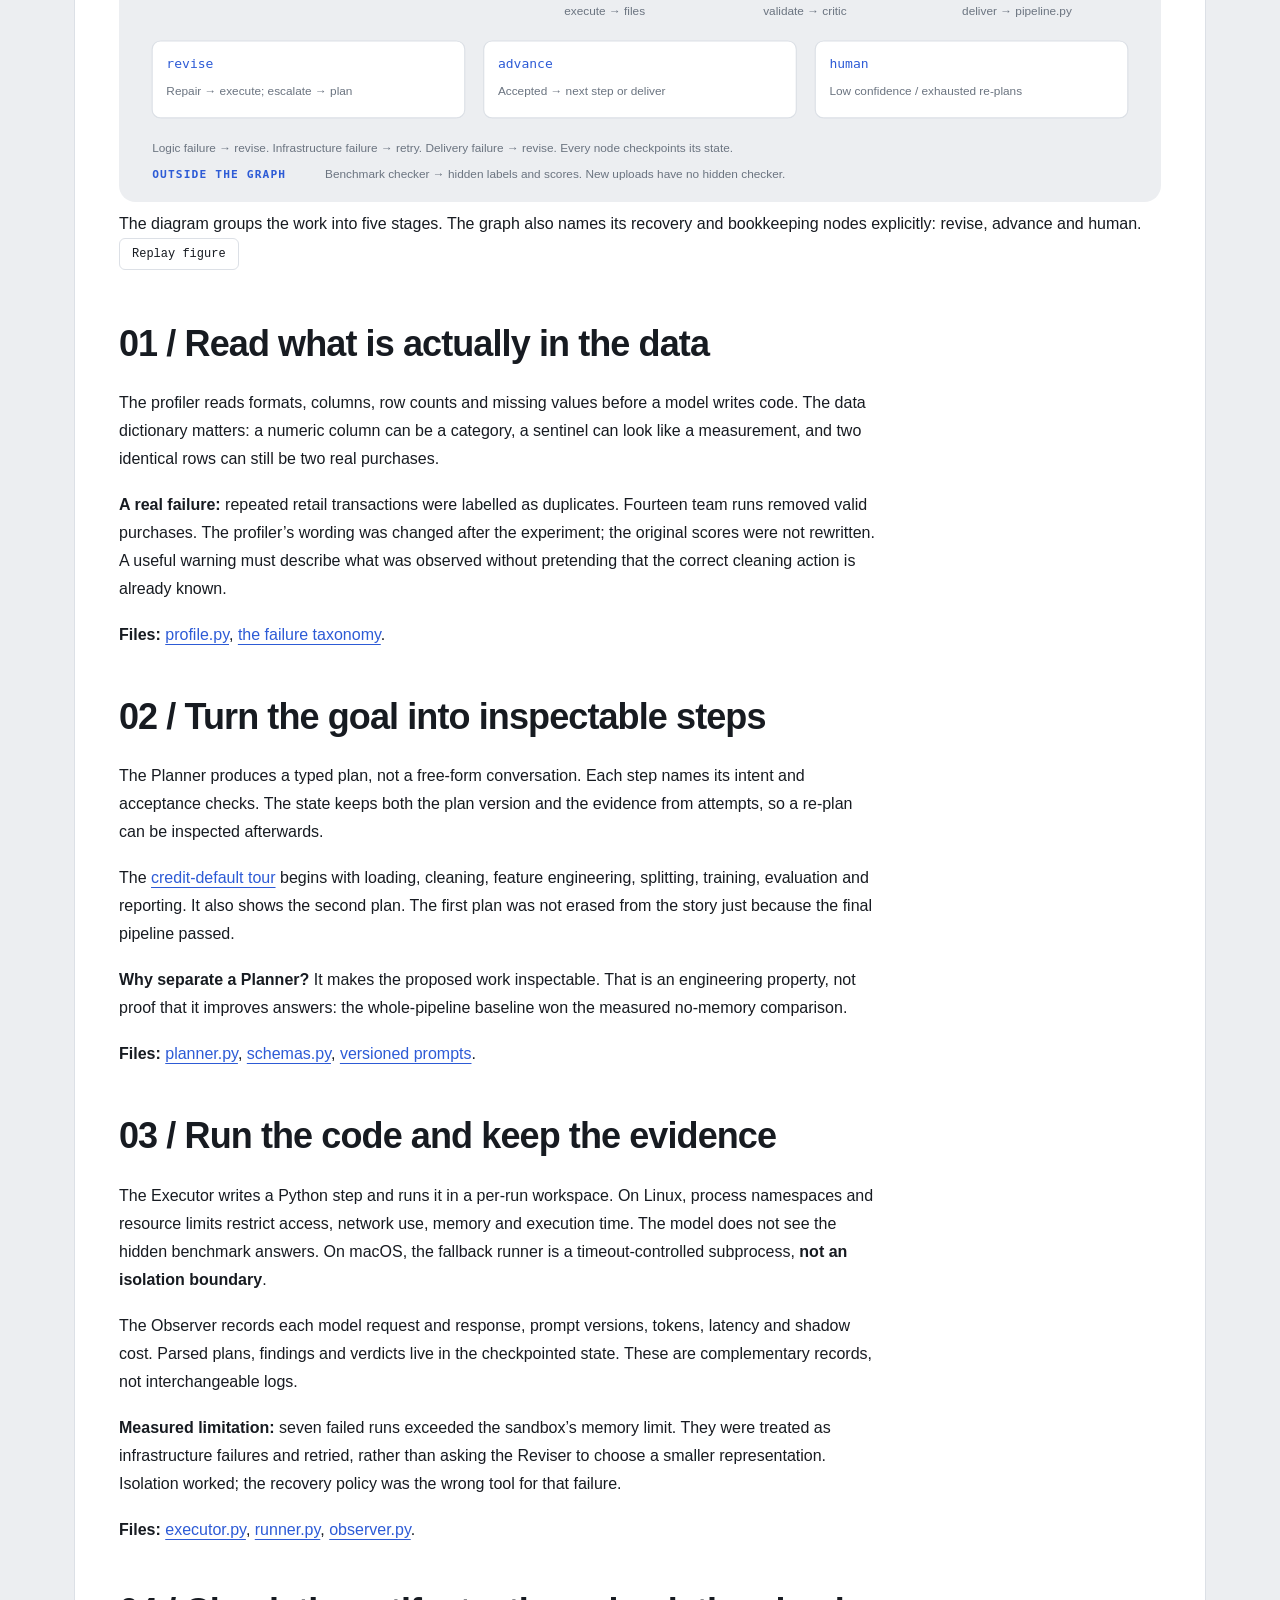
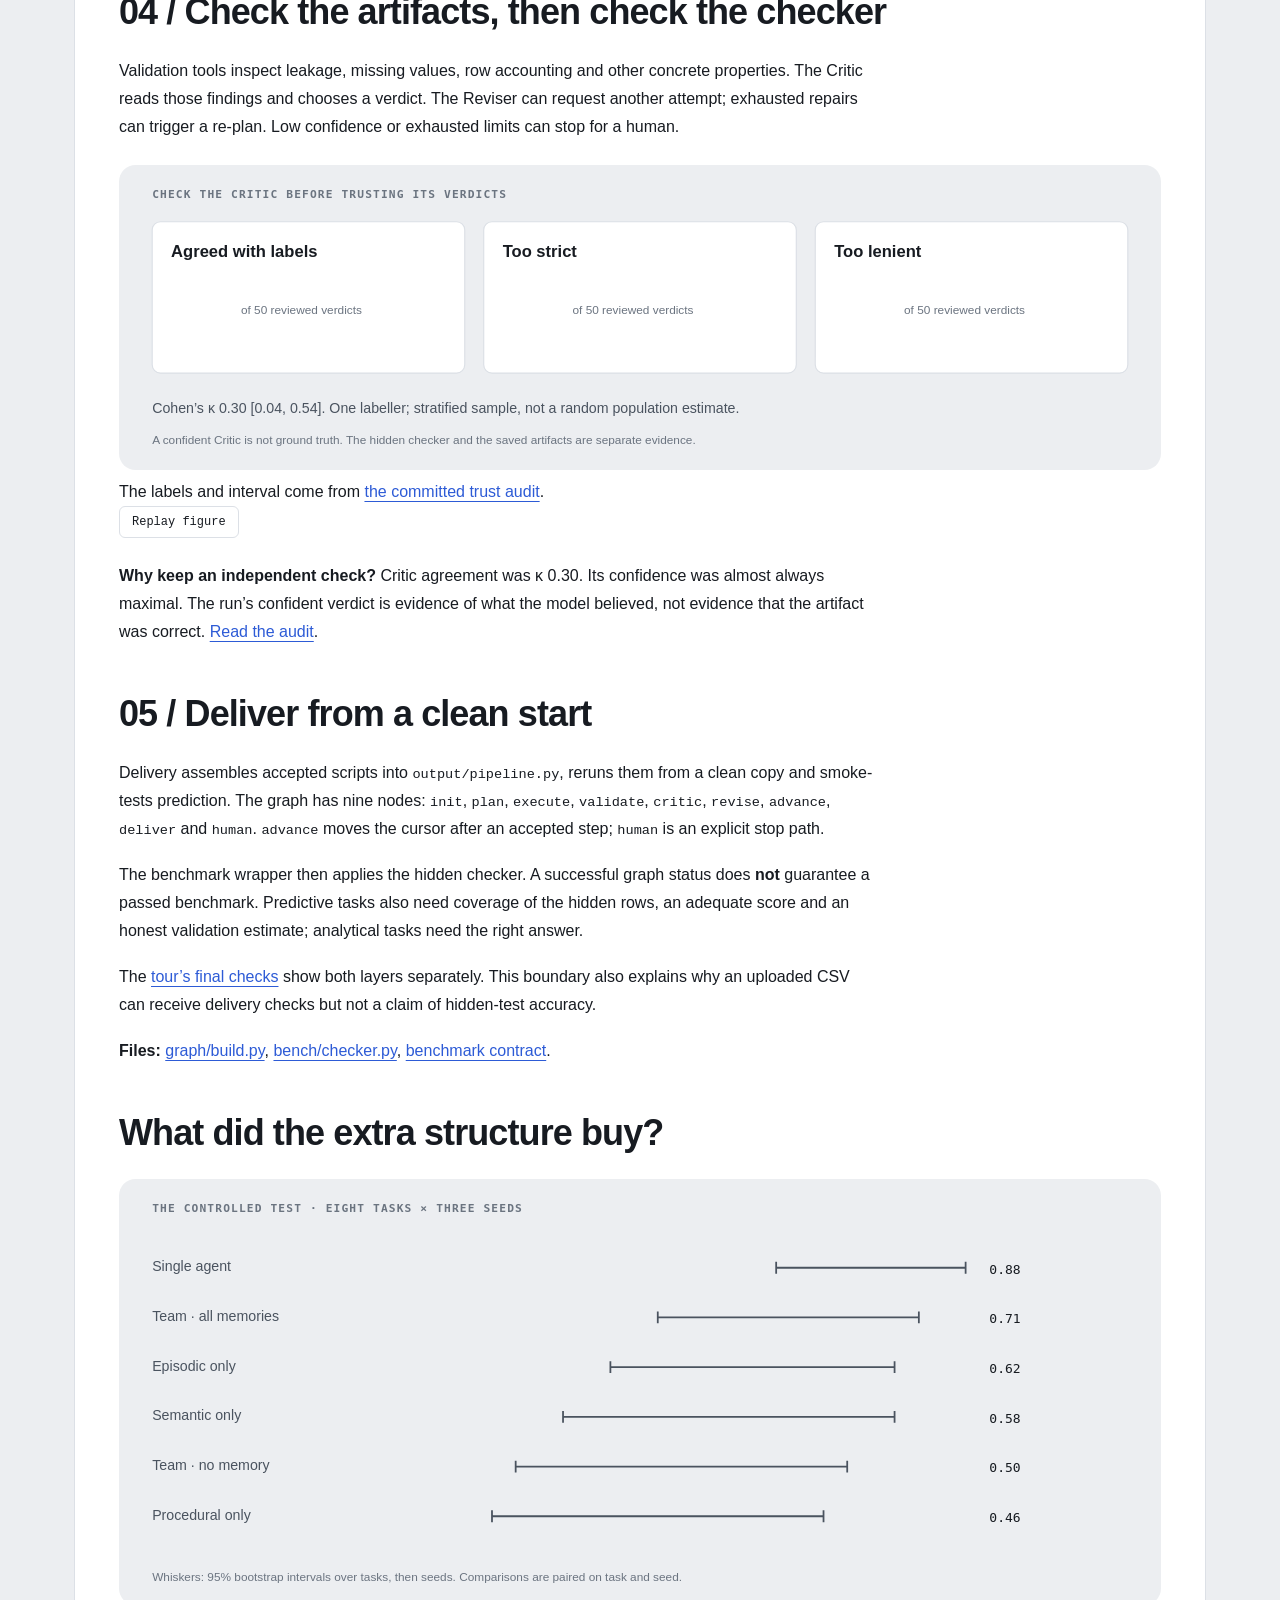
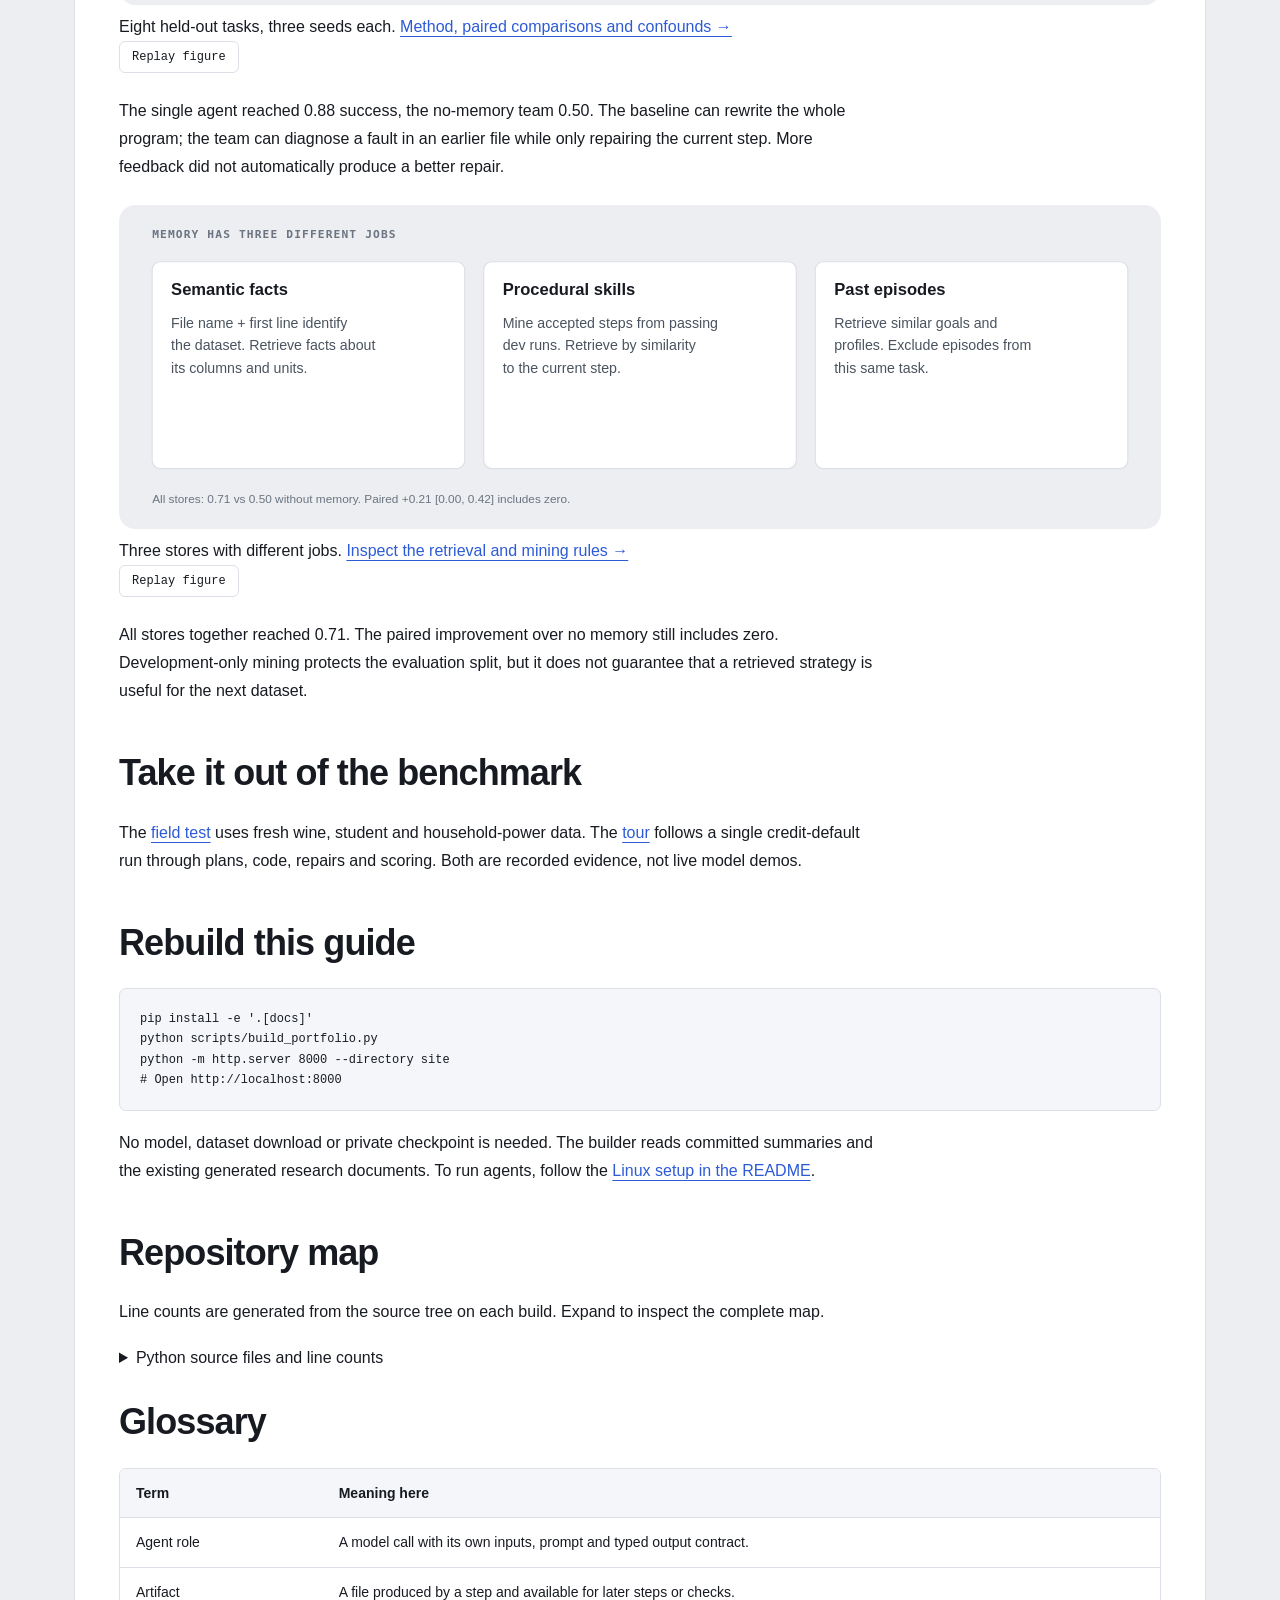
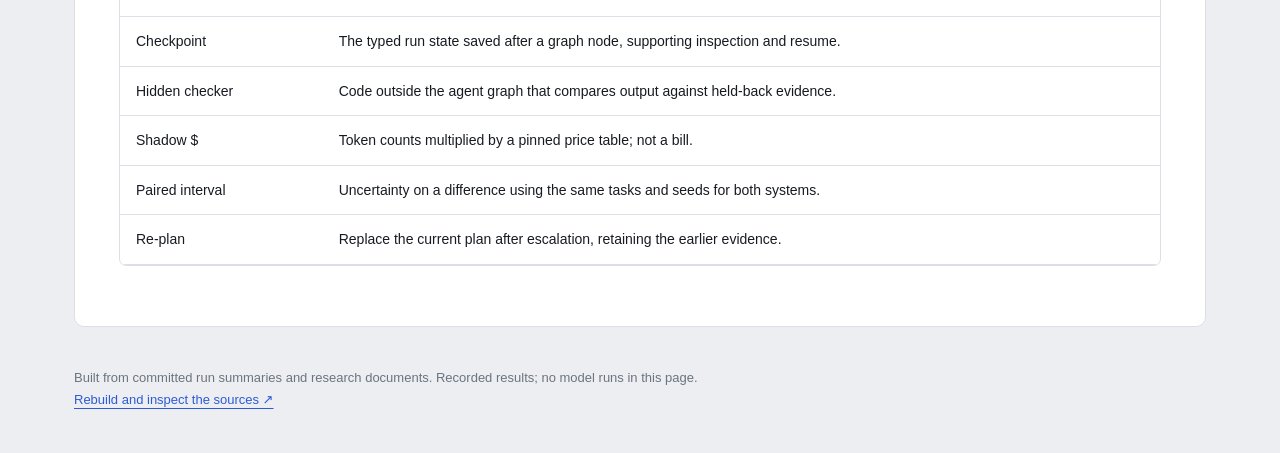
==== commit d99f155d: "Detect whether a user namespace is actually granted LinuxSandbox.available() checked that systemd-ru" ====
--- a/site/index.html
+++ b/site/index.html
@@ -119,7 +119,7 @@
 <tr><td><a href="https://github.com/mazenDDr/pipeline-agents/blob/main/src/pipeline_agents/probe/rescore.py">src/pipeline_agents/probe/rescore.py</a></td><td>75</td></tr>
 <tr><td><a href="https://github.com/mazenDDr/pipeline-agents/blob/main/src/pipeline_agents/probe/run.py">src/pipeline_agents/probe/run.py</a></td><td>449</td></tr>
 <tr><td><a href="https://github.com/mazenDDr/pipeline-agents/blob/main/src/pipeline_agents/probe/sandbox.py">src/pipeline_agents/probe/sandbox.py</a></td><td>40</td></tr>
-<tr><td><a href="https://github.com/mazenDDr/pipeline-agents/blob/main/src/pipeline_agents/sandbox/runner.py">src/pipeline_agents/sandbox/runner.py</a></td><td>271</td></tr>
+<tr><td><a href="https://github.com/mazenDDr/pipeline-agents/blob/main/src/pipeline_agents/sandbox/runner.py">src/pipeline_agents/sandbox/runner.py</a></td><td>292</td></tr>
 <tr><td><a href="https://github.com/mazenDDr/pipeline-agents/blob/main/src/pipeline_agents/schemas.py">src/pipeline_agents/schemas.py</a></td><td>171</td></tr>
 <tr><td><a href="https://github.com/mazenDDr/pipeline-agents/blob/main/src/pipeline_agents/tools/profile.py">src/pipeline_agents/tools/profile.py</a></td><td>262</td></tr>
 <tr><td><a href="https://github.com/mazenDDr/pipeline-agents/blob/main/src/pipeline_agents/tools/validators.py">src/pipeline_agents/tools/validators.py</a></td><td>317</td></tr>
